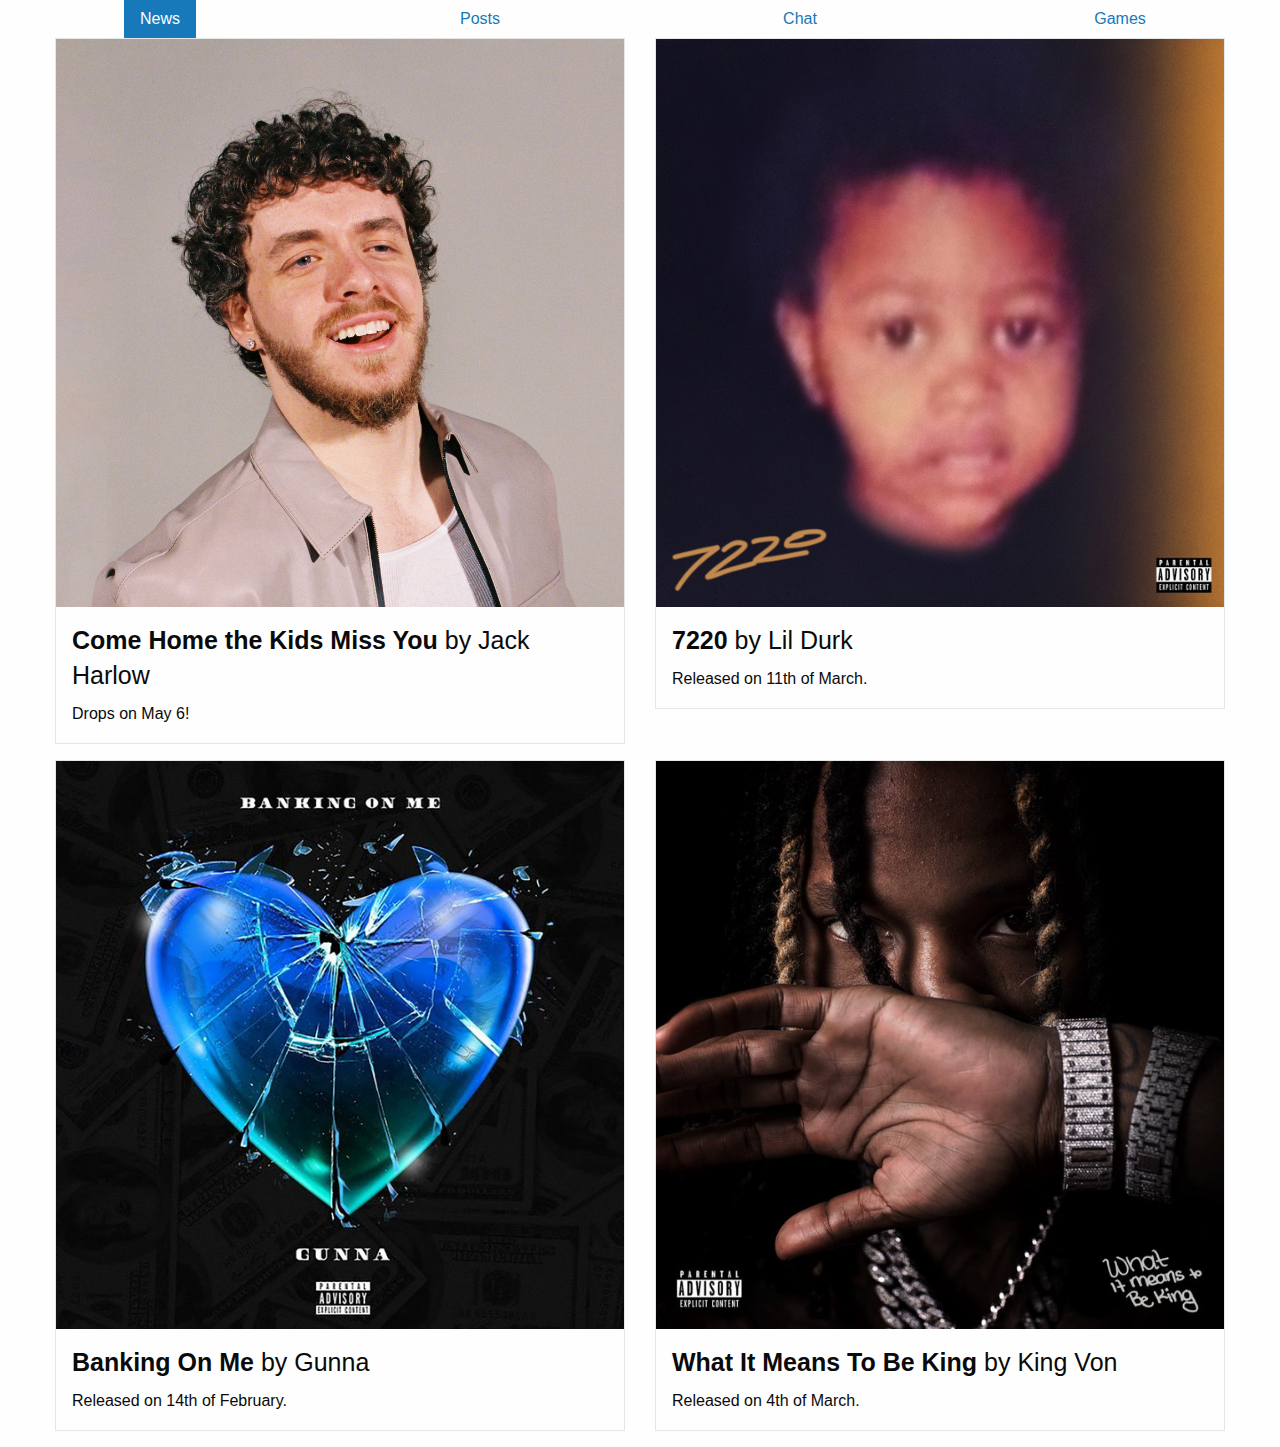
==== index.html @ 6e672447 "Initial Commit" ====
<!doctype html>
<html class="no-js" lang="en" dir="ltr">
  <head>
    <meta charset="utf-8">
    <meta http-equiv="x-ua-compatible" content="ie=edge">
    <meta name="viewport" content="width=device-width, initial-scale=1.0">
    <title>Music Zone</title>
    <link rel="stylesheet" href="css/foundation.css">
    <link rel="stylesheet" href="css/app.css">
  </head>
  <body>
    <ul class="menu expanded align-center">
      <li class="is-active"><a href="#">News</a></li>
      <li><a href="#">Posts</a></li>
      <li><a href="#">Chat</a></li>
      <li><a href="games.html">Games</a></li>
    </ul>

    <div class="grid-container">
      <div class="grid-x grid-margin-x small-up-1 medium-up-2">
        <div class="cell">
          <div class="card">
            <img src="assets/jack_harlow.jpg">
            <div class="card-section">
            <h4><b>Come Home the Kids Miss You</b> by Jack Harlow</h4>
              <p>Drops on May 6!</p>
            </div>
          </div>
        </div>
        <div class="cell">
          <div class="card">
            <img src="assets/7220.jpg">
            <div class="card-section">
            <h4><b>7220</b> by Lil Durk</h4>
              <p>Released on 11th of March.</p>
            </div>
          </div>
        </div>
        <div class="cell">
          <div class="card">
            <img src="assets/banking_on_me.jpg">
            <div class="card-section">
              <h4><b>Banking On Me</b> by Gunna</h4>
              <p>Released on 14th of February.</p>
            </div>
          </div>
        </div>
        <div class="cell">
          <div class="card">
            <img src="assets/wimtbk.jpeg">
            <div class="card-section">
              <h4><b>What It Means To Be King</b> by King Von</h4>
              <p>Released on 4th of March.</p>
            </div>
          </div>
        </div>
      </div>
    </div>

    <script src="js/vendor/jquery.js"></script>
    <script src="js/vendor/what-input.js"></script>
    <script src="js/vendor/foundation.js"></script>
    <script src="js/app.js"></script>
  </body>
</html>
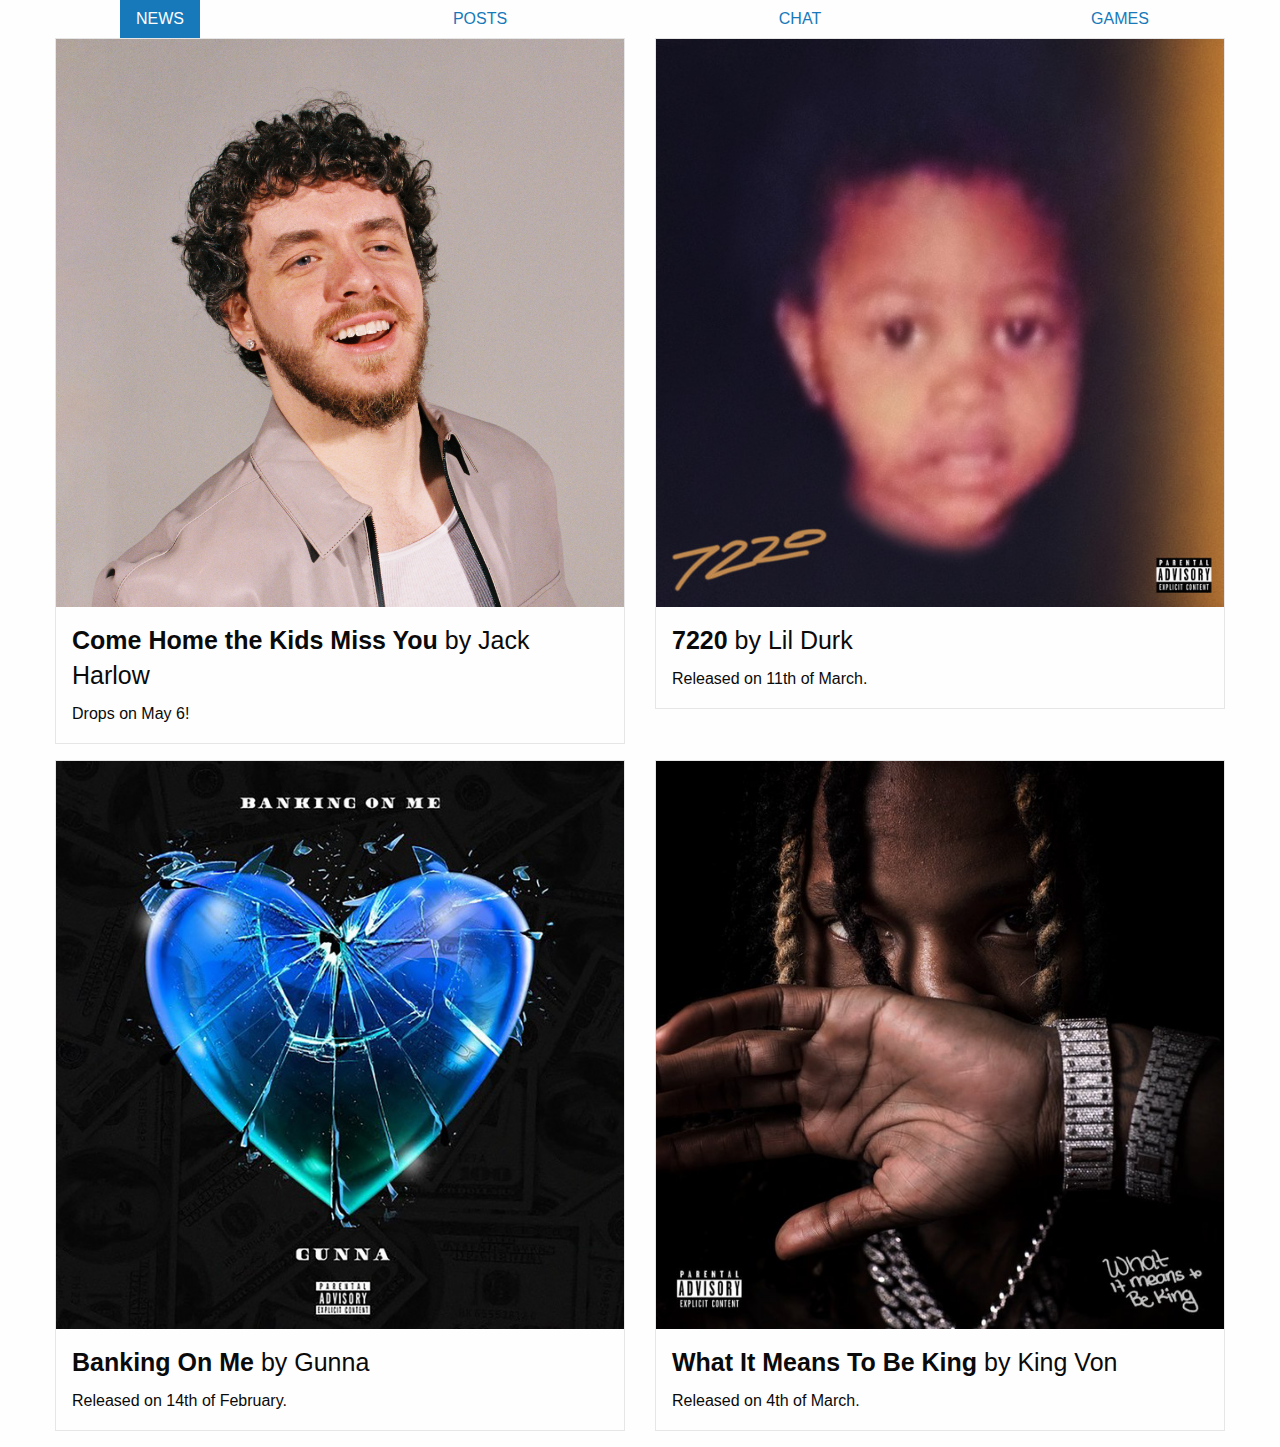
==== commit fd7efbb1: "Reset js and css folders" ====
--- a/index.html
+++ b/index.html
@@ -10,10 +10,10 @@
   </head>
   <body>
     <ul class="menu expanded align-center">
-      <li class="is-active"><a href="#">News</a></li>
-      <li><a href="#">Posts</a></li>
-      <li><a href="#">Chat</a></li>
-      <li><a href="games.html">Games</a></li>
+      <li class="is-active"><a href="#">NEWS</a></li>
+      <li><a href="#">POSTS</a></li>
+      <li><a href="#">CHAT</a></li>
+      <li><a href="games.html">GAMES</a></li>
     </ul>
 
     <div class="grid-container">
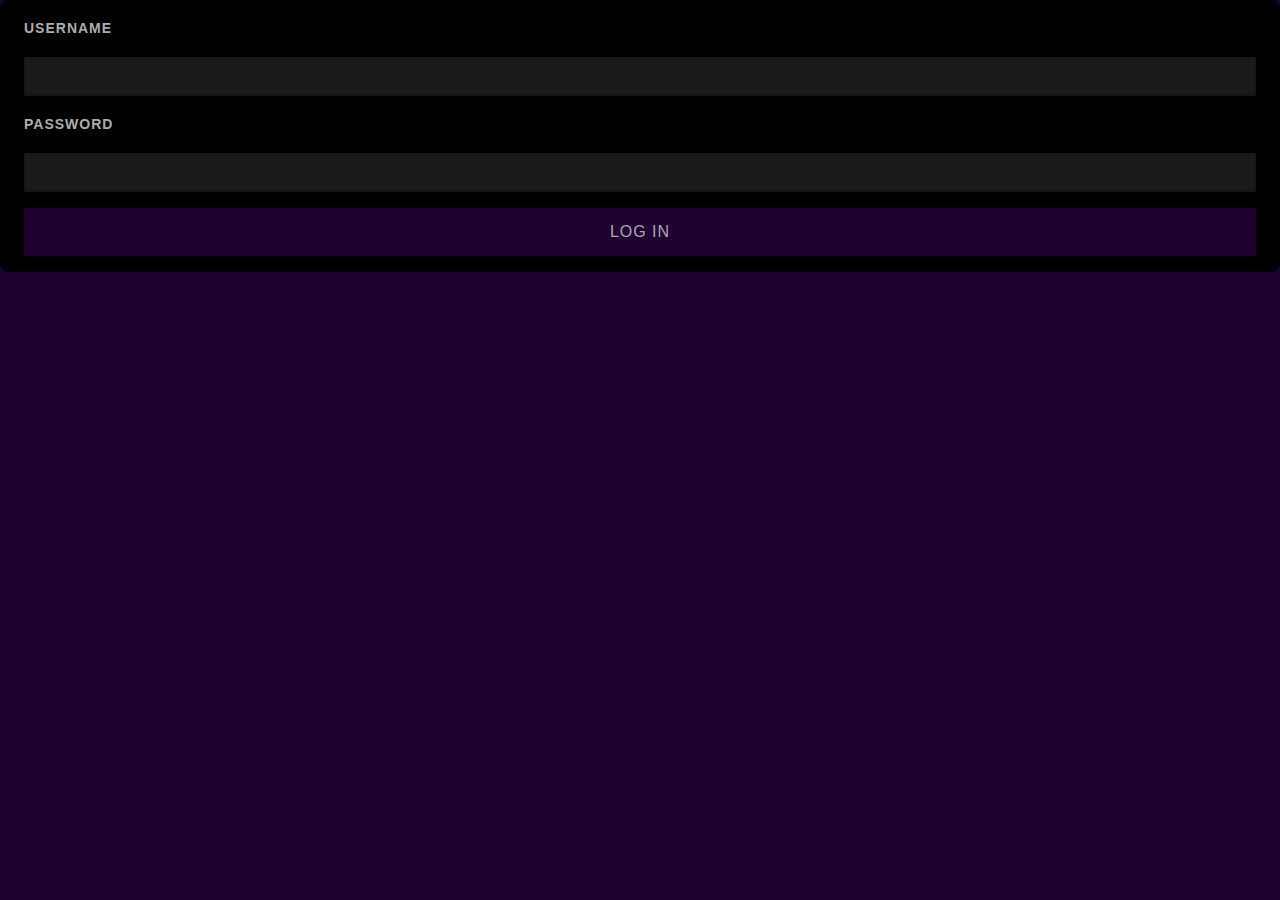
==== commit e6fff99a: "Last changes today :p" ====
--- a/index.html
+++ b/index.html
@@ -9,53 +9,16 @@
     <link rel="stylesheet" href="css/app.css">
   </head>
   <body>
-    <ul class="menu expanded align-center">
-      <li class="is-active"><a href="#">NEWS</a></li>
-      <li><a href="#">POSTS</a></li>
-      <li><a href="#">CHAT</a></li>
-      <li><a href="games.html">GAMES</a></li>
-    </ul>
-
-    <div class="grid-container">
-      <div class="grid-x grid-margin-x small-up-1 medium-up-2">
-        <div class="cell">
-          <div class="card">
-            <img src="assets/jack_harlow.jpg">
-            <div class="card-section">
-            <h4><b>Come Home the Kids Miss You</b> by Jack Harlow</h4>
-              <p>Drops on May 6!</p>
-            </div>
-          </div>
-        </div>
-        <div class="cell">
-          <div class="card">
-            <img src="assets/7220.jpg">
-            <div class="card-section">
-            <h4><b>7220</b> by Lil Durk</h4>
-              <p>Released on 11th of March.</p>
-            </div>
-          </div>
-        </div>
-        <div class="cell">
-          <div class="card">
-            <img src="assets/banking_on_me.jpg">
-            <div class="card-section">
-              <h4><b>Banking On Me</b> by Gunna</h4>
-              <p>Released on 14th of February.</p>
-            </div>
-          </div>
-        </div>
-        <div class="cell">
-          <div class="card">
-            <img src="assets/wimtbk.jpeg">
-            <div class="card-section">
-              <h4><b>What It Means To Be King</b> by King Von</h4>
-              <p>Released on 4th of March.</p>
-            </div>
-          </div>
-        </div>
+ 
+    <form>
+      <div class="sign-in-form">
+        <label for="sign-in-form-username">Username</label>
+        <input type="text" class="sign-in-form-username" id="sign-in-form-username">
+        <label for="sign-in-form-password">Password</label>
+        <input type="text" class="sign-in-form-password" id="sign-in-form-password">
+        <button type="submit" class="sign-in-form-button"><a href="news.html">LOG IN</a></button>
       </div>
-    </div>
+    </form>
 
     <script src="js/vendor/jquery.js"></script>
     <script src="js/vendor/what-input.js"></script>
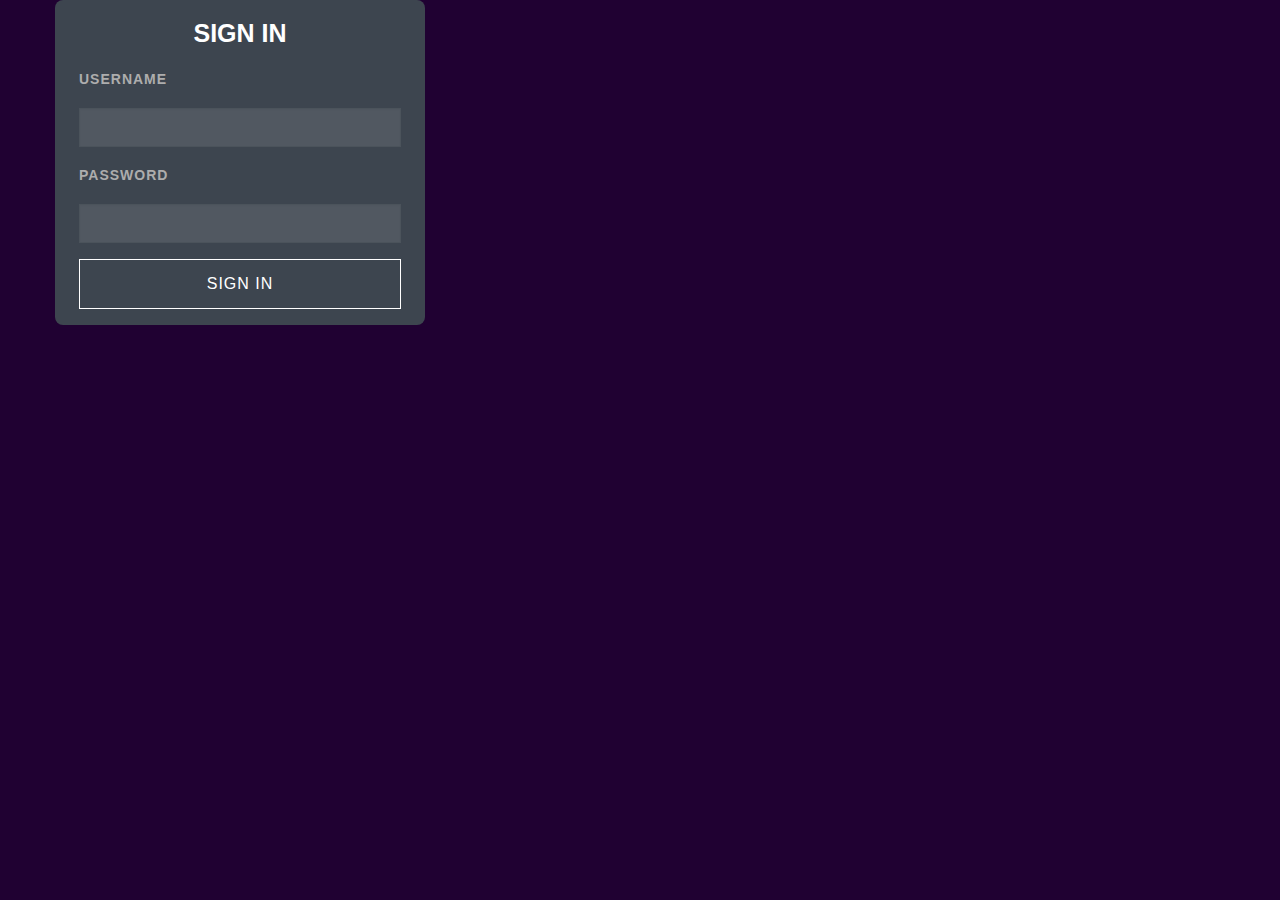
==== commit 3fc11b59: "Login screen" ====
--- a/index.html
+++ b/index.html
@@ -10,15 +10,22 @@
   </head>
   <body>
  
-    <form>
-      <div class="sign-in-form">
-        <label for="sign-in-form-username">Username</label>
-        <input type="text" class="sign-in-form-username" id="sign-in-form-username">
-        <label for="sign-in-form-password">Password</label>
-        <input type="text" class="sign-in-form-password" id="sign-in-form-password">
-        <button type="submit" class="sign-in-form-button"><a href="news.html">LOG IN</a></button>
+    <div class="grid-container">
+      <div class="grid-x grid-margin-x" style="">
+        <div class="cell small-12 medium-6 large-4">
+          <form>
+            <div class="sign-in-form">
+              <h4 class="text-center">Sign In</h4>
+              <label for="sign-in-form-username">Username</label>
+              <input type="text" class="sign-in-form-username" id="sign-in-form-username">
+              <label for="sign-in-form-password">Password</label>
+              <input type="password" class="sign-in-form-password" id="sign-in-form-password">
+              <button type="submit" class="sign-in-form-button">Sign In</button>
+            </div>
+          </form>
+        </div>
       </div>
-    </form>
+    </div>
 
     <script src="js/vendor/jquery.js"></script>
     <script src="js/vendor/what-input.js"></script>
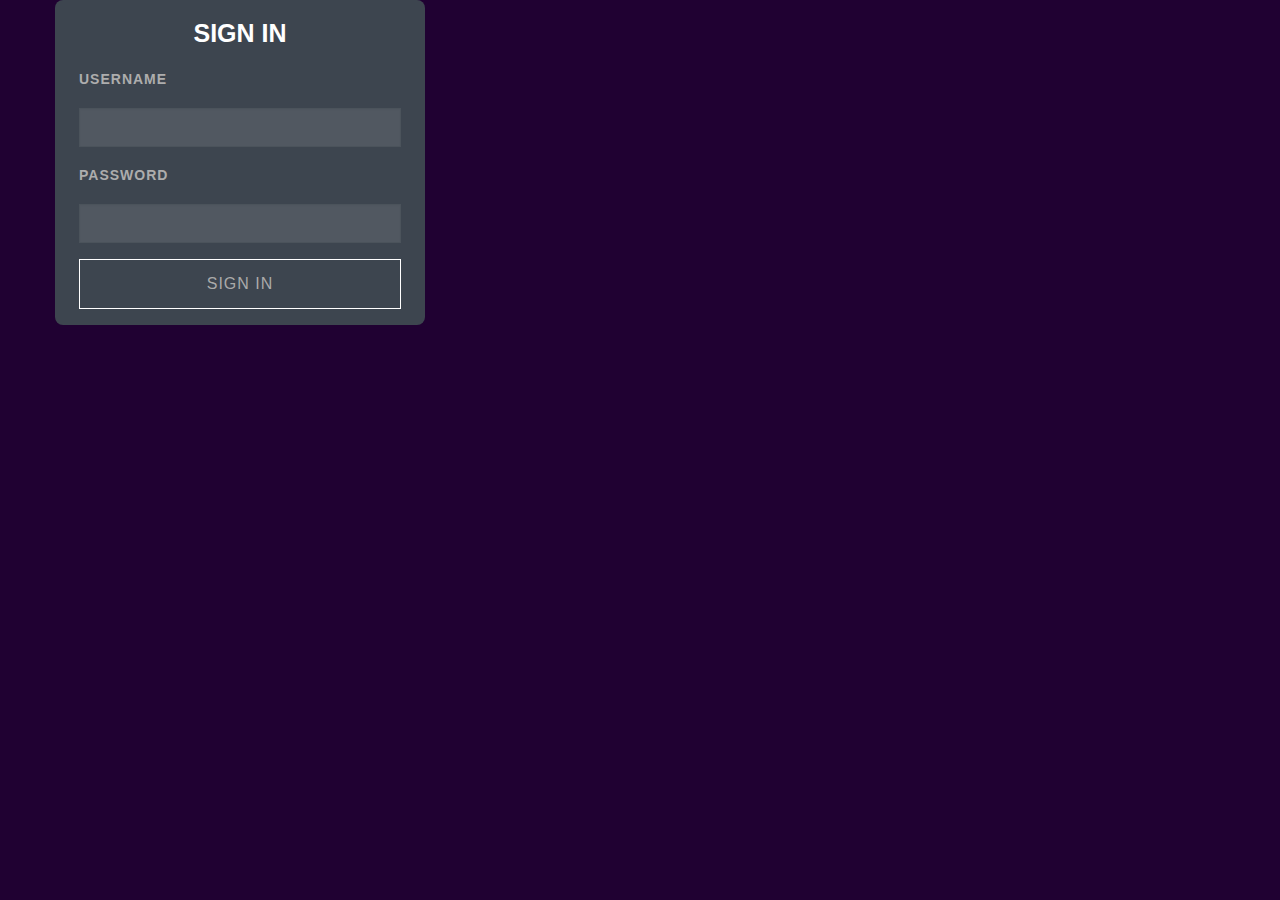
==== commit 81ddb3dd: "Login redirect change" ====
--- a/index.html
+++ b/index.html
@@ -20,7 +20,7 @@
               <input type="text" class="sign-in-form-username" id="sign-in-form-username">
               <label for="sign-in-form-password">Password</label>
               <input type="password" class="sign-in-form-password" id="sign-in-form-password">
-              <button type="submit" class="sign-in-form-button">Sign In</button>
+              <button type="submit" class="sign-in-form-button"><a href="news.html">Sign In</a></button>
             </div>
           </form>
         </div>
